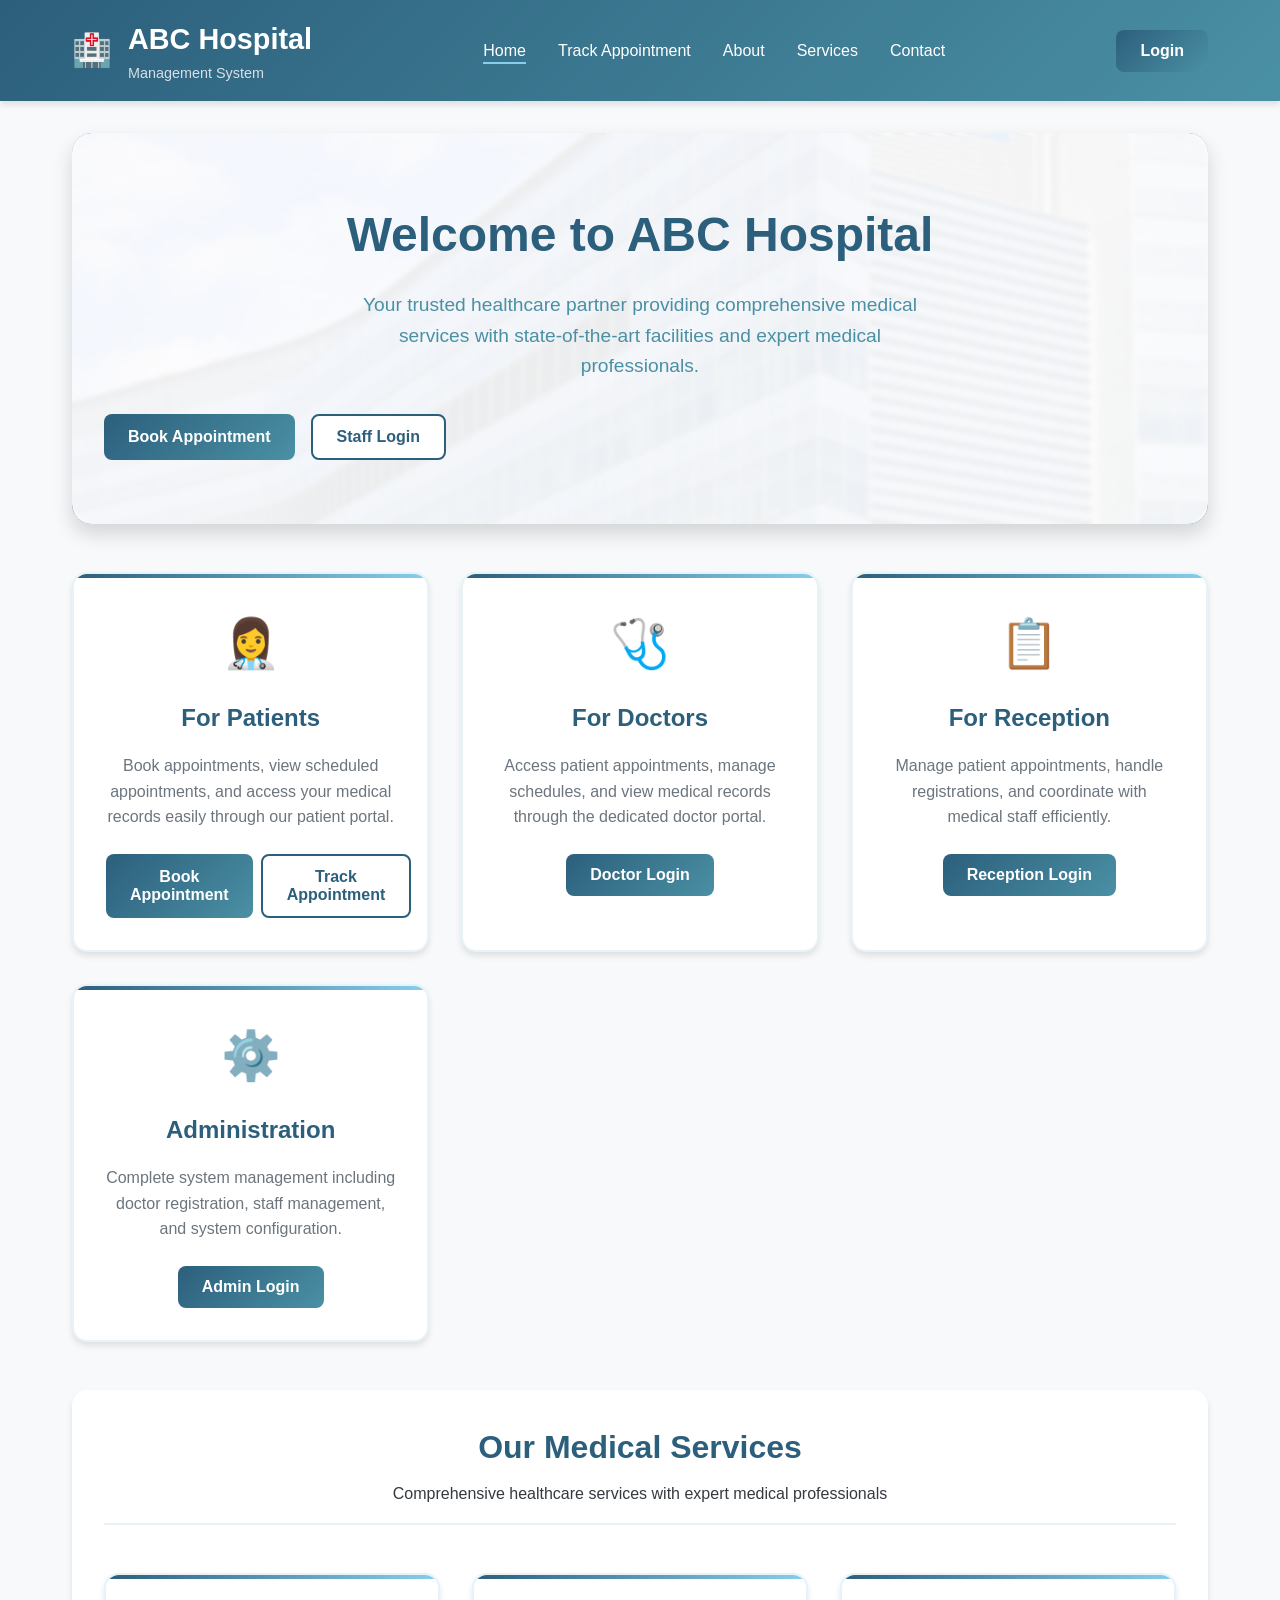
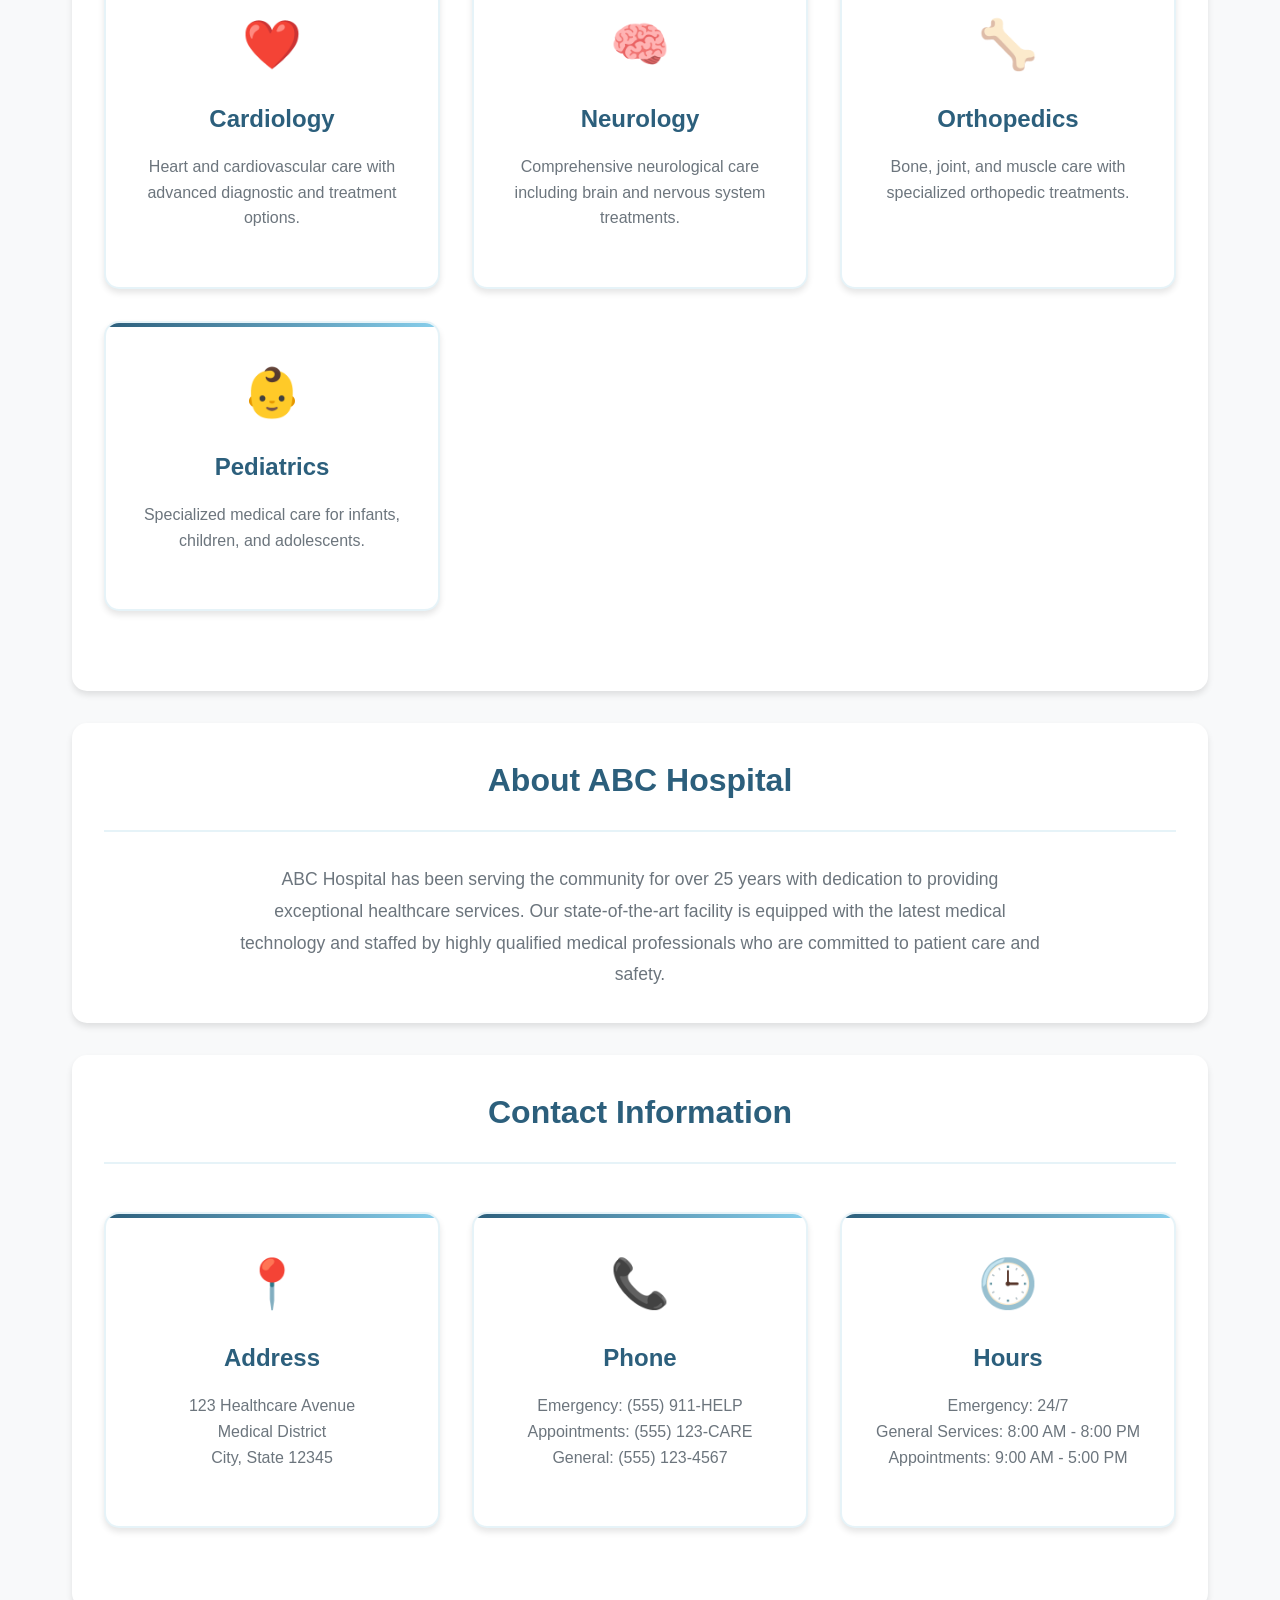
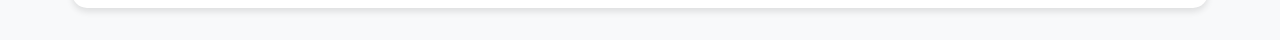
==== pages/admin-dashboard.html @ 341e7b6b "Initial commit: ABC Hospital Management System Features: - Complete hospital management web applicat" ====
<!DOCTYPE html>
<html lang="en">
<head>
    <meta charset="UTF-8">
    <meta name="viewport" content="width=device-width, initial-scale=1.0">
    <title>Admin Dashboard - ABC Hospital</title>
    <link rel="stylesheet" href="../assets/css/main.css">
    <link rel="icon" href="data:image/svg+xml,<svg xmlns='http://www.w3.org/2000/svg' viewBox='0 0 24 24' fill='%232c5f7c'><path d='M12 2l3.09 6.26L22 9.27l-5 4.87 1.18 6.88L12 17.77l-6.18 3.25L7 14.14 2 9.27l6.91-1.01L12 2z'/></svg>">
</head>
<body>
    <!-- Header -->
    <header class="header">
        <div class="header-container">
            <div class="logo">
                <div class="logo-icon">🏥</div>
                <div>
                    <h1>ABC Hospital</h1>
                    <p>Admin Dashboard</p>
                </div>
            </div>
            
            <nav>
                <ul class="nav-menu">
                    <li><a href="#" class="active">Dashboard</a></li>
                    <li><a href="#doctors">Doctors</a></li>
                    <li><a href="#receptionists">Staff</a></li>
                    <li><a href="#appointments">Appointments</a></li>
                </ul>
            </nav>
            
            <div class="user-info">
                <div class="user-avatar" id="userAvatar">A</div>
                <span class="user-name" id="userName">Admin</span>
                <button class="btn btn-secondary" id="logoutBtn">Logout</button>
            </div>
        </div>
    </header>

    <!-- Main Content -->
    <main class="main-content">
        <!-- Dashboard Overview -->
        <section class="nav-cards">
            <div class="nav-card">
                <div class="nav-card-icon">👩‍⚕️</div>
                <h3>Total Doctors</h3>
                <p style="font-size: 2rem; font-weight: bold; color: var(--primary-color);" id="doctorCount">0</p>
                <button class="btn btn-primary" onclick="showSection('doctors')">Manage Doctors</button>
            </div>
            
            <div class="nav-card">
                <div class="nav-card-icon">📋</div>
                <h3>Total Staff</h3>
                <p style="font-size: 2rem; font-weight: bold; color: var(--secondary-color);" id="staffCount">0</p>
                <button class="btn btn-primary" onclick="showSection('receptionists')">Manage Staff</button>
            </div>
            
            <div class="nav-card">
                <div class="nav-card-icon">📅</div>
                <h3>Total Appointments</h3>
                <p style="font-size: 2rem; font-weight: bold; color: var(--accent-color);" id="appointmentCount">0</p>
                <button class="btn btn-primary" onclick="showSection('appointments')">View Appointments</button>
            </div>
            
            <div class="nav-card">
                <div class="nav-card-icon">⏰</div>
                <h3>Pending Appointments</h3>
                <p style="font-size: 2rem; font-weight: bold; color: var(--warning-color);" id="pendingCount">0</p>
                <button class="btn btn-warning" onclick="showSection('appointments')">Review Pending</button>
            </div>
        </section>

        <!-- Doctor Management Section -->
        <section id="doctors" class="form-container">
            <div class="form-header">
                <h2>Doctor Management</h2>
                <button class="btn btn-primary" onclick="showModal('addDoctorModal')">Add New Doctor</button>
            </div>
            
            <div class="table-container">
                <table class="table" id="doctorsTable">
                    <thead>
                        <tr>
                            <th>ID</th>
                            <th>Name</th>
                            <th>Specialization</th>
                            <th>Email</th>
                            <th>Phone</th>
                            <th>Status</th>
                            <th>Actions</th>
                        </tr>
                    </thead>
                    <tbody id="doctorsTableBody">
                        <!-- Doctors will be populated here -->
                    </tbody>
                </table>
            </div>
        </section>

        <!-- Staff Management Section -->
        <section id="receptionists" class="form-container" style="display: none;">
            <div class="form-header">
                <h2>Reception Staff Management</h2>
                <button class="btn btn-primary" onclick="showModal('addReceptionistModal')">Add New Staff</button>
            </div>
            
            <div class="table-container">
                <table class="table" id="receptionistsTable">
                    <thead>
                        <tr>
                            <th>ID</th>
                            <th>Name</th>
                            <th>Email</th>
                            <th>Phone</th>
                            <th>Shift</th>
                            <th>Status</th>
                            <th>Actions</th>
                        </tr>
                    </thead>
                    <tbody id="receptionistsTableBody">
                        <!-- Receptionists will be populated here -->
                    </tbody>
                </table>
            </div>
        </section>

        <!-- Appointments Section -->
        <section id="appointments" class="form-container" style="display: none;">
            <div class="form-header">
                <h2>Appointment Management</h2>
                <div class="d-flex gap-2">
                    <select id="statusFilter" class="form-control" style="width: auto;" onchange="filterAppointments()">
                        <option value="">All Status</option>
                        <option value="pending">Pending</option>
                        <option value="confirmed">Confirmed</option>
                        <option value="cancelled">Cancelled</option>
                    </select>
                    <select id="doctorFilter" class="form-control" style="width: auto;" onchange="filterAppointments()">
                        <option value="">All Doctors</option>
                    </select>
                </div>
            </div>
            
            <div class="table-container">
                <table class="table" id="appointmentsTable">
                    <thead>
                        <tr>
                            <th>ID</th>
                            <th>Patient</th>
                            <th>Doctor</th>
                            <th>Date</th>
                            <th>Time</th>
                            <th>Reason</th>
                            <th>Status</th>
                            <th>Actions</th>
                        </tr>
                    </thead>
                    <tbody id="appointmentsTableBody">
                        <!-- Appointments will be populated here -->
                    </tbody>
                </table>
            </div>
        </section>
    </main>

    <!-- Add Doctor Modal -->
    <div id="addDoctorModal" class="modal">
        <div class="modal-content">
            <button class="modal-close" onclick="hideModal('addDoctorModal')">&times;</button>
            <div class="form-header">
                <h2>Add New Doctor</h2>
            </div>
            
            <form id="addDoctorForm">
                <div class="form-group">
                    <label for="doctorName">Full Name</label>
                    <input type="text" id="doctorName" name="name" class="form-control" required>
                </div>
                
                <div class="form-group">
                    <label for="doctorSpecialization">Specialization</label>
                    <select id="doctorSpecialization" name="specialization" class="form-control" required>
                        <option value="">Select Specialization...</option>
                        <option value="Cardiology">Cardiology</option>
                        <option value="Neurology">Neurology</option>
                        <option value="Orthopedics">Orthopedics</option>
                        <option value="Pediatrics">Pediatrics</option>
                        <option value="Dermatology">Dermatology</option>
                        <option value="Psychiatry">Psychiatry</option>
                        <option value="Oncology">Oncology</option>
                        <option value="General Medicine">General Medicine</option>
                    </select>
                </div>
                
                <div class="form-group">
                    <label for="doctorEmail">Email</label>
                    <input type="email" id="doctorEmail" name="email" class="form-control" required>
                </div>
                
                <div class="form-group">
                    <label for="doctorPhone">Phone</label>
                    <input type="tel" id="doctorPhone" name="phone" class="form-control" required>
                </div>
                
                <div class="form-group">
                    <label for="doctorUsername">Username</label>
                    <input type="text" id="doctorUsername" name="username" class="form-control" required>
                </div>
                
                <div class="form-group">
                    <label for="doctorPassword">Password</label>
                    <input type="password" id="doctorPassword" name="password" class="form-control" required>
                </div>
                
                <div class="form-group">
                    <label for="doctorSchedule">Schedule</label>
                    <input type="text" id="doctorSchedule" name="schedule" class="form-control" placeholder="e.g., Mon-Fri: 9:00 AM - 5:00 PM" required>
                </div>
                
                <button type="submit" class="btn btn-primary" style="width: 100%;">Add Doctor</button>
            </form>
        </div>
    </div>

    <!-- Add Receptionist Modal -->
    <div id="addReceptionistModal" class="modal">
        <div class="modal-content">
            <button class="modal-close" onclick="hideModal('addReceptionistModal')">&times;</button>
            <div class="form-header">
                <h2>Add New Reception Staff</h2>
            </div>
            
            <form id="addReceptionistForm">
                <div class="form-group">
                    <label for="receptionistName">Full Name</label>
                    <input type="text" id="receptionistName" name="name" class="form-control" required>
                </div>
                
                <div class="form-group">
                    <label for="receptionistEmail">Email</label>
                    <input type="email" id="receptionistEmail" name="email" class="form-control" required>
                </div>
                
                <div class="form-group">
                    <label for="receptionistPhone">Phone</label>
                    <input type="tel" id="receptionistPhone" name="phone" class="form-control" required>
                </div>
                
                <div class="form-group">
                    <label for="receptionistUsername">Username</label>
                    <input type="text" id="receptionistUsername" name="username" class="form-control" required>
                </div>
                
                <div class="form-group">
                    <label for="receptionistPassword">Password</label>
                    <input type="password" id="receptionistPassword" name="password" class="form-control" required>
                </div>
                
                <div class="form-group">
                    <label for="receptionistShift">Shift</label>
                    <select id="receptionistShift" name="shift" class="form-control" required>
                        <option value="">Select Shift...</option>
                        <option value="Morning (8:00 AM - 4:00 PM)">Morning (8:00 AM - 4:00 PM)</option>
                        <option value="Evening (4:00 PM - 12:00 AM)">Evening (4:00 PM - 12:00 AM)</option>
                        <option value="Night (12:00 AM - 8:00 AM)">Night (12:00 AM - 8:00 AM)</option>
                    </select>
                </div>
                
                <button type="submit" class="btn btn-primary" style="width: 100%;">Add Staff</button>
            </form>
        </div>
    </div>

    <!-- Edit Doctor Modal -->
    <div id="editDoctorModal" class="modal">
        <div class="modal-content">
            <button class="modal-close" onclick="hideModal('editDoctorModal')">&times;</button>
            <div class="form-header">
                <h2>Edit Doctor</h2>
            </div>
            
            <form id="editDoctorForm">
                <input type="hidden" id="editDoctorId" name="id">
                
                <div class="form-group">
                    <label for="editDoctorName">Full Name</label>
                    <input type="text" id="editDoctorName" name="name" class="form-control" required>
                </div>
                
                <div class="form-group">
                    <label for="editDoctorSpecialization">Specialization</label>
                    <select id="editDoctorSpecialization" name="specialization" class="form-control" required>
                        <option value="Cardiology">Cardiology</option>
                        <option value="Neurology">Neurology</option>
                        <option value="Orthopedics">Orthopedics</option>
                        <option value="Pediatrics">Pediatrics</option>
                        <option value="Dermatology">Dermatology</option>
                        <option value="Psychiatry">Psychiatry</option>
                        <option value="Oncology">Oncology</option>
                        <option value="General Medicine">General Medicine</option>
                    </select>
                </div>
                
                <div class="form-group">
                    <label for="editDoctorEmail">Email</label>
                    <input type="email" id="editDoctorEmail" name="email" class="form-control" required>
                </div>
                
                <div class="form-group">
                    <label for="editDoctorPhone">Phone</label>
                    <input type="tel" id="editDoctorPhone" name="phone" class="form-control" required>
                </div>
                
                <div class="form-group">
                    <label for="editDoctorSchedule">Schedule</label>
                    <input type="text" id="editDoctorSchedule" name="schedule" class="form-control" required>
                </div>
                
                <button type="submit" class="btn btn-primary" style="width: 100%;">Update Doctor</button>
            </form>
        </div>
    </div>

    <script src="../assets/js/main.js"></script>
    <script>
        // Check if user is admin
        if (!HospitalMS.checkAuth() || !HospitalMS.hasRole('admin')) {
            window.location.href = '../index.html';
        }

        let currentSection = 'doctors';

        function showSection(sectionName) {
            // Hide all sections
            document.querySelectorAll('section[id]').forEach(section => {
                if (section.id !== 'nav-cards') {
                    section.style.display = 'none';
                }
            });
            
            // Show selected section
            const section = document.getElementById(sectionName);
            if (section) {
                section.style.display = 'block';
                currentSection = sectionName;
            }
            
            // Update navigation
            document.querySelectorAll('.nav-menu a').forEach(link => {
                link.classList.remove('active');
            });
            
            const activeLink = document.querySelector(`[href="#${sectionName}"]`);
            if (activeLink) {
                activeLink.classList.add('active');
            }
        }

        function loadDashboardData() {
            const doctors = HospitalMS.doctors.filter(d => d.status === 'active');
            const receptionists = HospitalMS.receptionists.filter(r => r.status === 'active');
            const appointments = HospitalMS.appointments;
            const pendingAppointments = appointments.filter(a => a.status === 'pending');
            
            document.getElementById('doctorCount').textContent = doctors.length;
            document.getElementById('staffCount').textContent = receptionists.length;
            document.getElementById('appointmentCount').textContent = appointments.length;
            document.getElementById('pendingCount').textContent = pendingAppointments.length;
            
            loadDoctorsTable();
            loadReceptionistsTable();
            loadAppointmentsTable();
            populateDoctorFilter();
        }

        function loadDoctorsTable() {
            const tbody = document.getElementById('doctorsTableBody');
            const doctors = HospitalMS.doctors;
            
            tbody.innerHTML = '';
            
            doctors.forEach(doctor => {
                const row = document.createElement('tr');
                row.innerHTML = `
                    <td>${doctor.id}</td>
                    <td>${doctor.name}</td>
                    <td>${doctor.specialization}</td>
                    <td>${doctor.email}</td>
                    <td>${doctor.phone}</td>
                    <td><span class="status-badge ${doctor.status === 'active' ? 'status-confirmed' : 'status-cancelled'}">${doctor.status}</span></td>
                    <td>
                        <button class="btn btn-info" onclick="editDoctor('${doctor.id}')">Edit</button>
                        ${doctor.status === 'active' ? 
                            `<button class="btn btn-danger" onclick="deleteDoctor('${doctor.id}')">Deactivate</button>` :
                            `<button class="btn btn-success" onclick="activateDoctor('${doctor.id}')">Activate</button>`
                        }
                    </td>
                `;
                tbody.appendChild(row);
            });
        }

        function loadReceptionistsTable() {
            const tbody = document.getElementById('receptionistsTableBody');
            const receptionists = HospitalMS.receptionists;
            
            tbody.innerHTML = '';
            
            receptionists.forEach(receptionist => {
                const row = document.createElement('tr');
                row.innerHTML = `
                    <td>${receptionist.id}</td>
                    <td>${receptionist.name}</td>
                    <td>${receptionist.email}</td>
                    <td>${receptionist.phone}</td>
                    <td>${receptionist.shift}</td>
                    <td><span class="status-badge ${receptionist.status === 'active' ? 'status-confirmed' : 'status-cancelled'}">${receptionist.status}</span></td>
                    <td>
                        <button class="btn btn-info" onclick="editReceptionist('${receptionist.id}')">Edit</button>
                        ${receptionist.status === 'active' ? 
                            `<button class="btn btn-danger" onclick="deleteReceptionist('${receptionist.id}')">Deactivate</button>` :
                            `<button class="btn btn-success" onclick="activateReceptionist('${receptionist.id}')">Activate</button>`
                        }
                    </td>
                `;
                tbody.appendChild(row);
            });
        }

        function loadAppointmentsTable() {
            const tbody = document.getElementById('appointmentsTableBody');
            const appointments = HospitalMS.getAppointments();
            
            tbody.innerHTML = '';
            
            appointments.forEach(appointment => {
                const doctor = HospitalMS.doctors.find(d => d.id === appointment.doctorId);
                const row = document.createElement('tr');
                row.innerHTML = `
                    <td>${appointment.id}</td>
                    <td>${appointment.patientName}</td>
                    <td>${doctor ? doctor.name : 'Unknown'}</td>
                    <td>${HospitalMS.formatDate(appointment.appointmentDate)}</td>
                    <td>${appointment.appointmentTime}</td>
                    <td>${appointment.reason.substring(0, 50)}...</td>
                    <td><span class="status-badge status-${appointment.status}">${appointment.status}</span></td>
                    <td>
                        <button class="btn btn-success" onclick="confirmAppointment('${appointment.id}')">Confirm</button>
                        <button class="btn btn-danger" onclick="cancelAppointment('${appointment.id}')">Cancel</button>
                    </td>
                `;
                tbody.appendChild(row);
            });
        }

        function populateDoctorFilter() {
            const select = document.getElementById('doctorFilter');
            const doctors = HospitalMS.doctors.filter(d => d.status === 'active');
            
            select.innerHTML = '<option value="">All Doctors</option>';
            doctors.forEach(doctor => {
                const option = document.createElement('option');
                option.value = doctor.id;
                option.textContent = doctor.name;
                select.appendChild(option);
            });
        }

        function filterAppointments() {
            const statusFilter = document.getElementById('statusFilter').value;
            const doctorFilter = document.getElementById('doctorFilter').value;
            
            const filter = {};
            if (statusFilter) filter.status = statusFilter;
            if (doctorFilter) filter.doctorId = doctorFilter;
            
            const appointments = HospitalMS.getAppointments(filter);
            const tbody = document.getElementById('appointmentsTableBody');
            
            tbody.innerHTML = '';
            
            appointments.forEach(appointment => {
                const doctor = HospitalMS.doctors.find(d => d.id === appointment.doctorId);
                const row = document.createElement('tr');
                row.innerHTML = `
                    <td>${appointment.id}</td>
                    <td>${appointment.patientName}</td>
                    <td>${doctor ? doctor.name : 'Unknown'}</td>
                    <td>${HospitalMS.formatDate(appointment.appointmentDate)}</td>
                    <td>${appointment.appointmentTime}</td>
                    <td>${appointment.reason.substring(0, 50)}...</td>
                    <td><span class="status-badge status-${appointment.status}">${appointment.status}</span></td>
                    <td>
                        <button class="btn btn-success" onclick="confirmAppointment('${appointment.id}')">Confirm</button>
                        <button class="btn btn-danger" onclick="cancelAppointment('${appointment.id}')">Cancel</button>
                    </td>
                `;
                tbody.appendChild(row);
            });
        }

        function editDoctor(doctorId) {
            const doctor = HospitalMS.doctors.find(d => d.id === doctorId);
            if (!doctor) return;
            
            document.getElementById('editDoctorId').value = doctor.id;
            document.getElementById('editDoctorName').value = doctor.name;
            document.getElementById('editDoctorSpecialization').value = doctor.specialization;
            document.getElementById('editDoctorEmail').value = doctor.email;
            document.getElementById('editDoctorPhone').value = doctor.phone;
            document.getElementById('editDoctorSchedule').value = doctor.schedule;
            
            HospitalMS.showModal('editDoctorModal');
        }

        function deleteDoctor(doctorId) {
            if (confirm('Are you sure you want to deactivate this doctor?')) {
                const result = HospitalMS.deleteDoctor(doctorId);
                if (result.success) {
                    HospitalMS.showAlert('Doctor deactivated successfully', 'success');
                    loadDashboardData();
                } else {
                    HospitalMS.showAlert(result.message, 'danger');
                }
            }
        }

        function confirmAppointment(appointmentId) {
            const result = HospitalMS.updateAppointmentStatus(appointmentId, 'confirmed');
            if (result.success) {
                HospitalMS.showAlert('Appointment confirmed successfully', 'success');
                loadDashboardData();
            } else {
                HospitalMS.showAlert(result.message, 'danger');
            }
        }

        function cancelAppointment(appointmentId) {
            if (confirm('Are you sure you want to cancel this appointment?')) {
                const result = HospitalMS.updateAppointmentStatus(appointmentId, 'cancelled');
                if (result.success) {
                    HospitalMS.showAlert('Appointment cancelled successfully', 'warning');
                    loadDashboardData();
                } else {
                    HospitalMS.showAlert(result.message, 'danger');
                }
            }
        }

        // Form submissions
        document.getElementById('addDoctorForm').addEventListener('submit', function(e) {
            e.preventDefault();
            
            const formData = new FormData(e.target);
            const doctorData = {
                name: formData.get('name'),
                specialization: formData.get('specialization'),
                email: formData.get('email'),
                phone: formData.get('phone'),
                username: formData.get('username'),
                password: formData.get('password'),
                schedule: formData.get('schedule')
            };
            
            const result = HospitalMS.registerDoctor(doctorData);
            
            if (result.success) {
                HospitalMS.hideModal('addDoctorModal');
                HospitalMS.showAlert('Doctor registered successfully', 'success');
                e.target.reset();
                loadDashboardData();
            } else {
                HospitalMS.showAlert(result.message, 'danger');
            }
        });

        document.getElementById('editDoctorForm').addEventListener('submit', function(e) {
            e.preventDefault();
            
            const formData = new FormData(e.target);
            const doctorId = formData.get('id');
            const updatedData = {
                name: formData.get('name'),
                specialization: formData.get('specialization'),
                email: formData.get('email'),
                phone: formData.get('phone'),
                schedule: formData.get('schedule')
            };
            
            const result = HospitalMS.updateDoctor(doctorId, updatedData);
            
            if (result.success) {
                HospitalMS.hideModal('editDoctorModal');
                HospitalMS.showAlert('Doctor updated successfully', 'success');
                loadDashboardData();
            } else {
                HospitalMS.showAlert(result.message, 'danger');
            }
        });

        // Initialize dashboard
        document.addEventListener('DOMContentLoaded', function() {
            HospitalMS.updateUserDisplay();
            loadDashboardData();
        });

        // Navigation links
        document.querySelectorAll('.nav-menu a').forEach(link => {
            link.addEventListener('click', function(e) {
                e.preventDefault();
                const href = this.getAttribute('href');
                if (href.startsWith('#')) {
                    showSection(href.substring(1));
                }
            });
        });
    </script>
</body>
</html>
---- assets/css/main.css ----
/* ABC Hospital Management System - Main CSS */

/* Reset and base styles */
* {
    margin: 0;
    padding: 0;
    box-sizing: border-box;
}

:root {
    --primary-color: #2c5f7c;
    --secondary-color: #4a90a4;
    --accent-color: #87ceeb;
    --light-blue: #add8e6;
    --success-color: #28a745;
    --danger-color: #dc3545;
    --warning-color: #ffc107;
    --info-color: #17a2b8;
    --white: #ffffff;
    --light-gray: #f8f9fa;
    --medium-gray: #6c757d;
    --dark-gray: #343a40;
    --border-color: rgba(173, 216, 230, 0.3);
    --shadow: 0 4px 6px rgba(0, 0, 0, 0.1);
    --shadow-lg: 0 10px 20px rgba(0, 0, 0, 0.15);
}

body {
    font-family: 'Segoe UI', Tahoma, Geneva, Verdana, sans-serif;
    line-height: 1.6;
    color: var(--dark-gray);
    background: var(--light-gray);
}

/* Header Styles */
.header {
    background: linear-gradient(135deg, var(--primary-color), var(--secondary-color));
    color: var(--white);
    padding: 1rem 0;
    box-shadow: var(--shadow);
    position: sticky;
    top: 0;
    z-index: 1000;
}

.header-container {
    max-width: 1200px;
    margin: 0 auto;
    padding: 0 2rem;
    display: flex;
    justify-content: space-between;
    align-items: center;
}

.logo {
    display: flex;
    align-items: center;
    gap: 1rem;
}

.logo-icon {
    font-size: 2rem;
}

.logo h1 {
    font-size: 1.8rem;
    font-weight: 700;
}

.logo p {
    font-size: 0.9rem;
    opacity: 0.8;
}

.nav-menu {
    display: flex;
    list-style: none;
    gap: 2rem;
}

.nav-menu a {
    color: var(--white);
    text-decoration: none;
    font-weight: 500;
    transition: color 0.3s ease;
    position: relative;
}

.nav-menu a:hover {
    color: var(--accent-color);
}

.nav-menu a.active::after {
    content: '';
    position: absolute;
    bottom: -5px;
    left: 0;
    width: 100%;
    height: 2px;
    background: var(--accent-color);
}

.user-info {
    display: flex;
    align-items: center;
    gap: 1rem;
}

.user-avatar {
    width: 40px;
    height: 40px;
    border-radius: 50%;
    background: var(--accent-color);
    display: flex;
    align-items: center;
    justify-content: center;
    font-weight: bold;
    color: var(--primary-color);
}

/* Main Content */
.main-content {
    max-width: 1200px;
    margin: 2rem auto;
    padding: 0 2rem;
}

/* Welcome Section */
.welcome-section {
    background: linear-gradient(rgba(173, 216, 230, 0.1), rgba(135, 206, 235, 0.1)), 
                url('../images/hospital_comingsoon_background.jpg');
    background-size: cover;
    background-position: center;
    border-radius: 20px;
    padding: 4rem 2rem;
    text-align: center;
    margin-bottom: 3rem;
    box-shadow: var(--shadow-lg);
    position: relative;
    overflow: hidden;
}

.welcome-section::before {
    content: '';
    position: absolute;
    top: 0;
    left: 0;
    right: 0;
    bottom: 0;
    background: rgba(255, 255, 255, 0.9);
    backdrop-filter: blur(2px);
}

.welcome-content {
    position: relative;
    z-index: 1;
}

.welcome-section h1 {
    color: var(--primary-color);
    font-size: 3rem;
    margin-bottom: 1rem;
    font-weight: 700;
}

.welcome-section p {
    color: var(--secondary-color);
    font-size: 1.2rem;
    margin-bottom: 2rem;
    max-width: 600px;
    margin-left: auto;
    margin-right: auto;
}

/* Navigation Cards */
.nav-cards {
    display: grid;
    grid-template-columns: repeat(auto-fit, minmax(300px, 1fr));
    gap: 2rem;
    margin: 3rem 0;
}

.nav-card {
    background: var(--white);
    border-radius: 15px;
    padding: 2rem;
    text-align: center;
    box-shadow: var(--shadow);
    transition: transform 0.3s ease, box-shadow 0.3s ease;
    border: 2px solid var(--border-color);
    position: relative;
    overflow: hidden;
}

.nav-card::before {
    content: '';
    position: absolute;
    top: 0;
    left: 0;
    right: 0;
    height: 4px;
    background: linear-gradient(90deg, var(--primary-color), var(--accent-color));
}

.nav-card:hover {
    transform: translateY(-5px);
    box-shadow: var(--shadow-lg);
}

.nav-card-icon {
    font-size: 3rem;
    color: var(--primary-color);
    margin-bottom: 1rem;
}

.nav-card h3 {
    color: var(--primary-color);
    margin-bottom: 1rem;
    font-size: 1.5rem;
}

.nav-card p {
    color: var(--medium-gray);
    margin-bottom: 1.5rem;
    line-height: 1.6;
}

/* Buttons */
.btn {
    display: inline-block;
    padding: 0.75rem 1.5rem;
    border: none;
    border-radius: 8px;
    text-decoration: none;
    font-weight: 600;
    text-align: center;
    cursor: pointer;
    transition: all 0.3s ease;
    font-size: 1rem;
    font-family: inherit;
}

.btn-primary {
    background: linear-gradient(135deg, var(--primary-color), var(--secondary-color));
    color: var(--white);
}

.btn-primary:hover {
    transform: translateY(-2px);
    box-shadow: var(--shadow);
}

.btn-secondary {
    background: var(--white);
    color: var(--primary-color);
    border: 2px solid var(--primary-color);
}

.btn-secondary:hover {
    background: var(--primary-color);
    color: var(--white);
}

.btn-success {
    background: var(--success-color);
    color: var(--white);
}

.btn-danger {
    background: var(--danger-color);
    color: var(--white);
}

.btn-warning {
    background: var(--warning-color);
    color: var(--dark-gray);
}

.btn-info {
    background: var(--info-color);
    color: var(--white);
}

/* Forms */
.form-container {
    background: var(--white);
    border-radius: 15px;
    padding: 2rem;
    box-shadow: var(--shadow);
    margin: 2rem 0;
}

.form-header {
    text-align: center;
    margin-bottom: 2rem;
    padding-bottom: 1rem;
    border-bottom: 2px solid var(--border-color);
}

.form-header h2 {
    color: var(--primary-color);
    font-size: 2rem;
    margin-bottom: 0.5rem;
}

.form-group {
    margin-bottom: 1.5rem;
}

.form-group label {
    display: block;
    margin-bottom: 0.5rem;
    font-weight: 600;
    color: var(--primary-color);
}

.form-control {
    width: 100%;
    padding: 0.75rem;
    border: 2px solid var(--border-color);
    border-radius: 8px;
    font-size: 1rem;
    transition: border-color 0.3s ease, box-shadow 0.3s ease;
}

.form-control:focus {
    outline: none;
    border-color: var(--primary-color);
    box-shadow: 0 0 0 3px rgba(44, 95, 124, 0.1);
}

.form-control.error {
    border-color: var(--danger-color);
}

.form-control.success {
    border-color: var(--success-color);
}

.error-message {
    color: var(--danger-color);
    font-size: 0.875rem;
    margin-top: 0.25rem;
}

.success-message {
    color: var(--success-color);
    font-size: 0.875rem;
    margin-top: 0.25rem;
}

/* Tables */
.table-container {
    background: var(--white);
    border-radius: 15px;
    padding: 2rem;
    box-shadow: var(--shadow);
    margin: 2rem 0;
    overflow-x: auto;
}

.table {
    width: 100%;
    border-collapse: collapse;
    margin-top: 1rem;
}

.table th,
.table td {
    padding: 1rem;
    text-align: left;
    border-bottom: 1px solid var(--border-color);
}

.table th {
    background: var(--light-gray);
    font-weight: 600;
    color: var(--primary-color);
    border-top: 3px solid var(--primary-color);
}

.table tr:hover {
    background: rgba(173, 216, 230, 0.1);
}

/* Status badges */
.status-badge {
    padding: 0.25rem 0.75rem;
    border-radius: 50px;
    font-size: 0.875rem;
    font-weight: 600;
    text-align: center;
    display: inline-block;
}

.status-pending {
    background: rgba(255, 193, 7, 0.2);
    color: #856404;
}

.status-confirmed {
    background: rgba(40, 167, 69, 0.2);
    color: #155724;
}

.status-cancelled {
    background: rgba(220, 53, 69, 0.2);
    color: #721c24;
}

/* Modal */
.modal {
    display: none;
    position: fixed;
    top: 0;
    left: 0;
    width: 100%;
    height: 100%;
    background: rgba(0, 0, 0, 0.5);
    z-index: 2000;
    animation: fadeIn 0.3s ease;
}

.modal.show {
    display: flex;
    align-items: center;
    justify-content: center;
}

.modal-content {
    background: var(--white);
    border-radius: 15px;
    padding: 2rem;
    max-width: 500px;
    width: 90%;
    position: relative;
    animation: slideInUp 0.3s ease;
}

.modal-close {
    position: absolute;
    top: 1rem;
    right: 1rem;
    background: none;
    border: none;
    font-size: 1.5rem;
    cursor: pointer;
    color: var(--medium-gray);
}

/* Animations */
@keyframes fadeIn {
    from { opacity: 0; }
    to { opacity: 1; }
}

@keyframes slideInUp {
    from {
        opacity: 0;
        transform: translateY(30px);
    }
    to {
        opacity: 1;
        transform: translateY(0);
    }
}

.fade-in {
    animation: fadeIn 0.6s ease;
}

/* Responsive Design */
@media (max-width: 768px) {
    .header-container {
        flex-direction: column;
        gap: 1rem;
        padding: 0 1rem;
    }
    
    .nav-menu {
        flex-wrap: wrap;
        gap: 1rem;
        justify-content: center;
    }
    
    .main-content {
        padding: 0 1rem;
    }
    
    .welcome-section {
        padding: 2rem 1rem;
    }
    
    .welcome-section h1 {
        font-size: 2rem;
    }
    
    .nav-cards {
        grid-template-columns: 1fr;
        gap: 1rem;
    }
    
    .form-container,
    .table-container {
        padding: 1rem;
    }
}

@media (max-width: 480px) {
    .welcome-section h1 {
        font-size: 1.8rem;
    }
    
    .nav-card {
        padding: 1.5rem;
    }
    
    .modal-content {
        padding: 1rem;
    }
}

/* Utility Classes */
.text-center { text-align: center; }
.text-left { text-align: left; }
.text-right { text-align: right; }
.mt-1 { margin-top: 0.25rem; }
.mt-2 { margin-top: 0.5rem; }
.mt-3 { margin-top: 1rem; }
.mb-1 { margin-bottom: 0.25rem; }
.mb-2 { margin-bottom: 0.5rem; }
.mb-3 { margin-bottom: 1rem; }
.p-1 { padding: 0.25rem; }
.p-2 { padding: 0.5rem; }
.p-3 { padding: 1rem; }
.d-none { display: none; }
.d-block { display: block; }
.d-flex { display: flex; }
.justify-content-between { justify-content: space-between; }
.align-items-center { align-items: center; }
.gap-1 { gap: 0.25rem; }
.gap-2 { gap: 0.5rem; }
.gap-3 { gap: 1rem; }

/* Loading Spinner */
.loading-spinner {
    display: inline-block;
    width: 20px;
    height: 20px;
    border: 3px solid rgba(255,255,255,.3);
    border-radius: 50%;
    border-top-color: #fff;
    animation: spin 1s ease-in-out infinite;
}

@keyframes spin {
    to { transform: rotate(360deg); }
}

/* Alert Messages */
.alert {
    padding: 1rem;
    margin: 1rem 0;
    border-radius: 8px;
    border-left: 4px solid;
    font-weight: 500;
}

.alert-success {
    background: rgba(40, 167, 69, 0.1);
    border-color: var(--success-color);
    color: #155724;
}

.alert-danger {
    background: rgba(220, 53, 69, 0.1);
    border-color: var(--danger-color);
    color: #721c24;
}

.alert-warning {
    background: rgba(255, 193, 7, 0.1);
    border-color: var(--warning-color);
    color: #856404;
}

.alert-info {
    background: rgba(23, 162, 184, 0.1);
    border-color: var(--info-color);
    color: #0c5460;
}
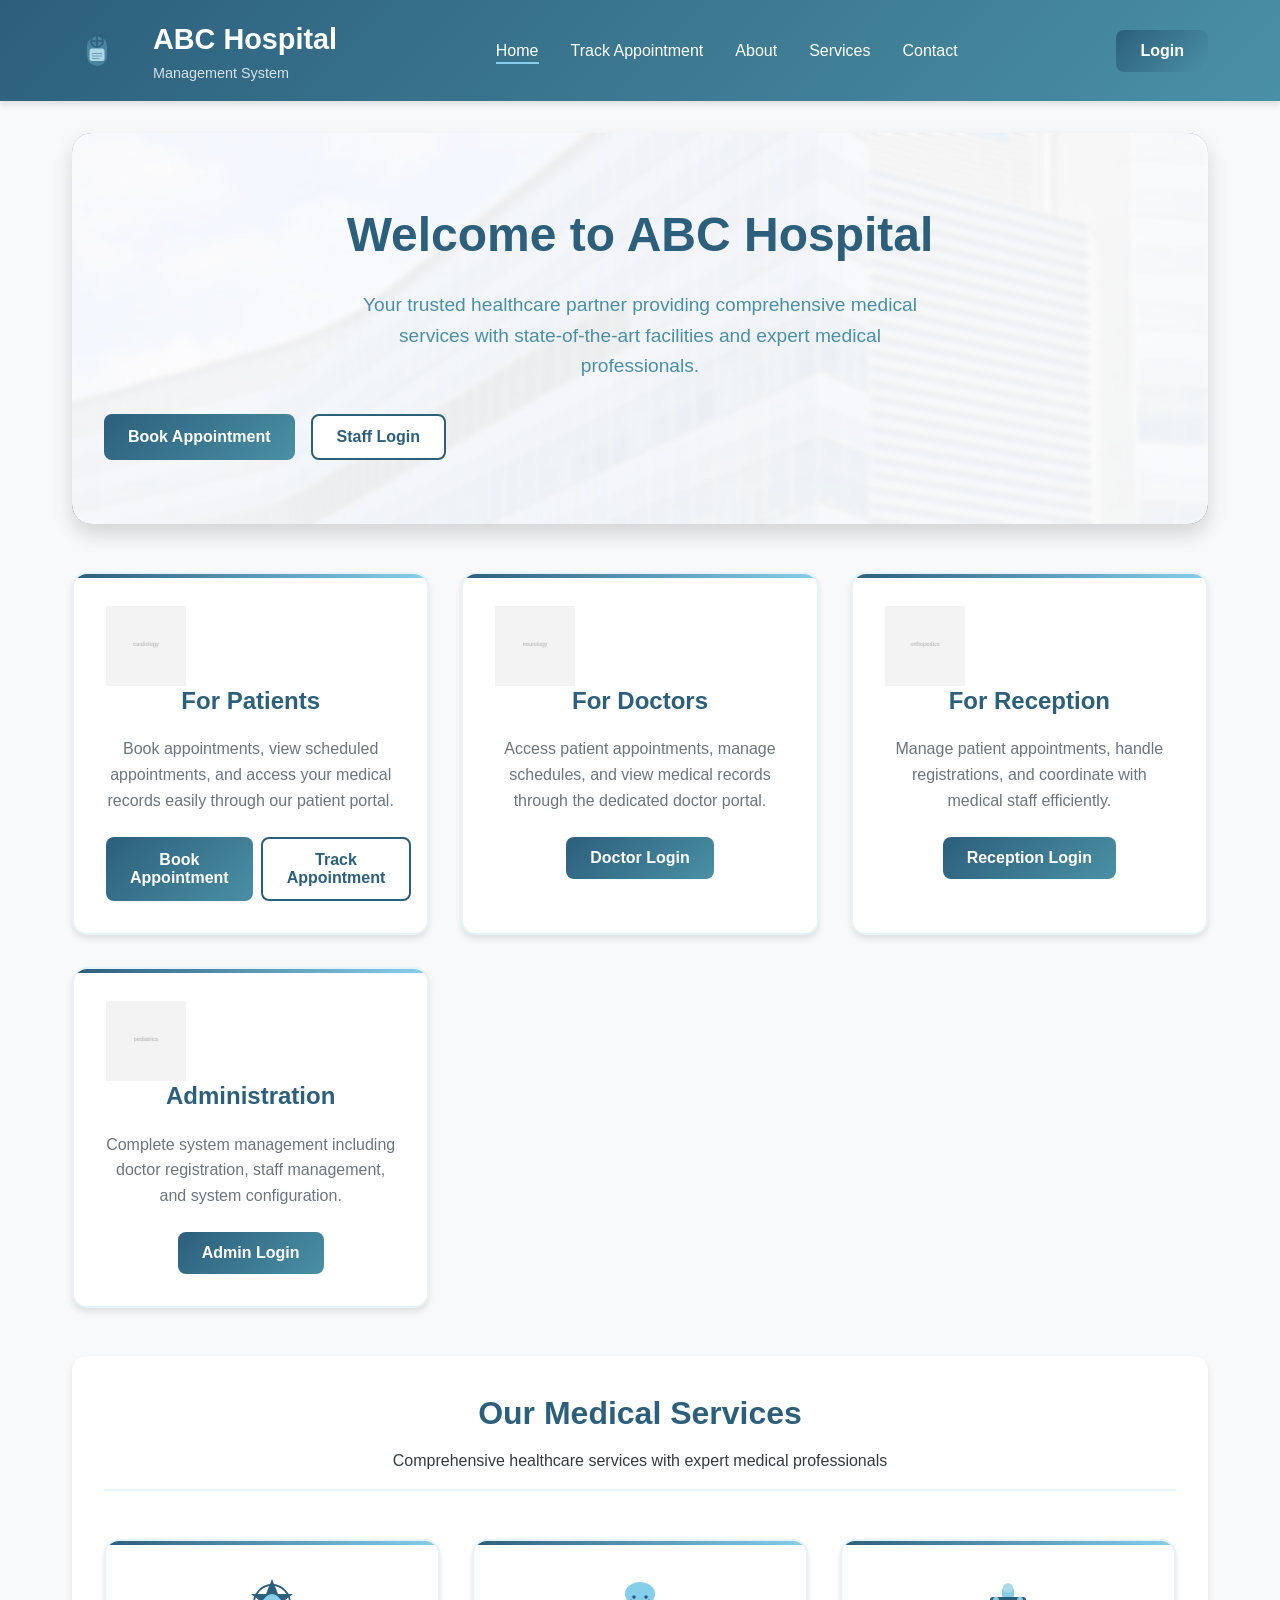
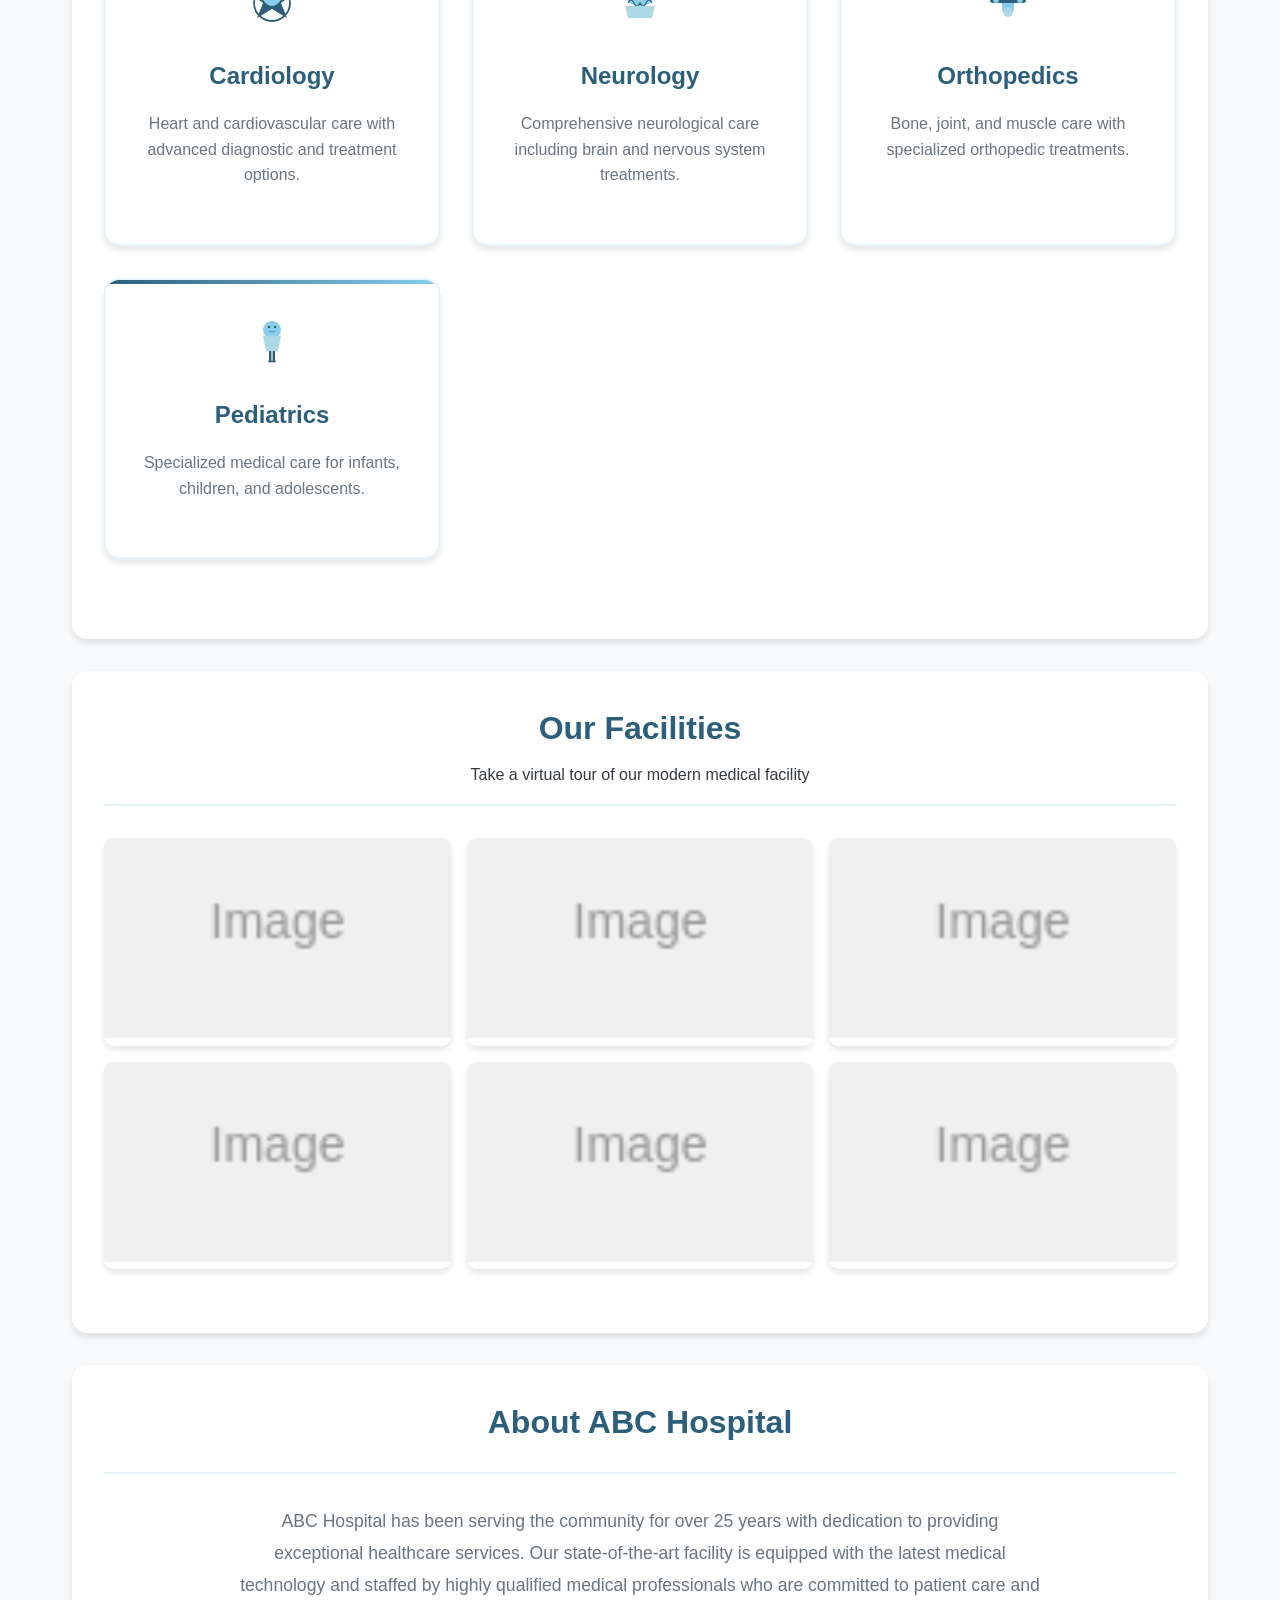
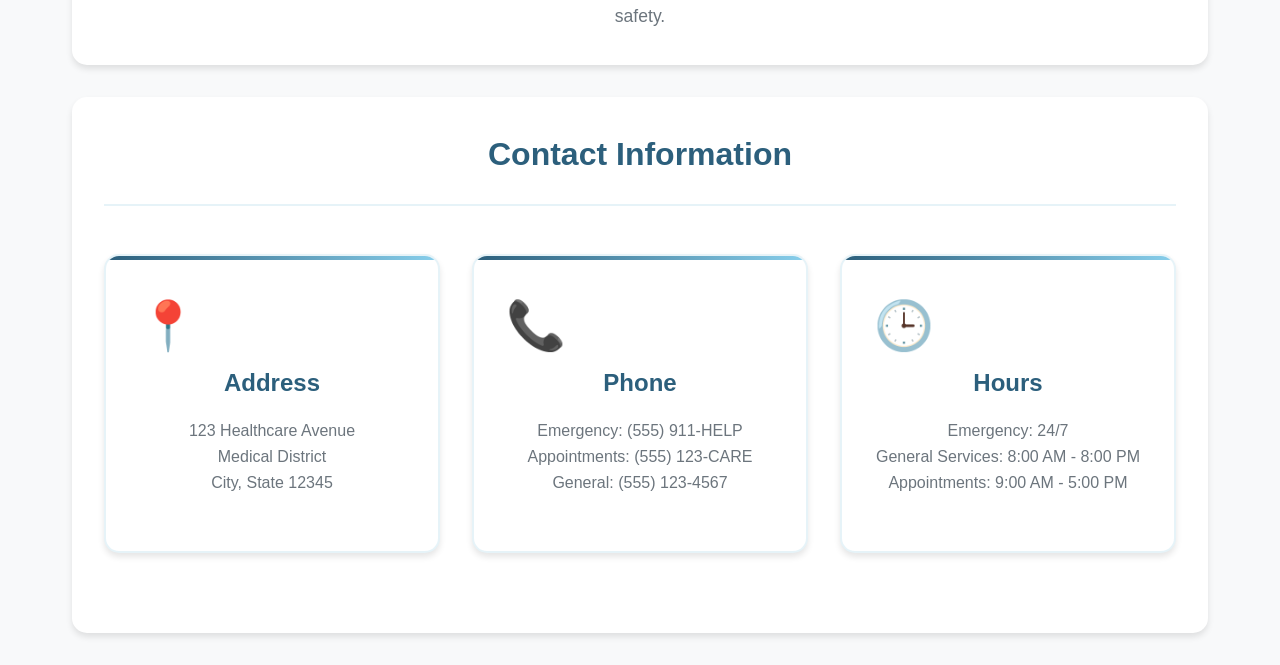
==== commit 1415a90a: "✨ Add comprehensive image enhancement system - Created complete image directory structure with organ" ====
--- a/pages/admin-dashboard.html
+++ b/pages/admin-dashboard.html
@@ -80,6 +80,7 @@
                 <table class="table" id="doctorsTable">
                     <thead>
                         <tr>
+                            <th>Photo</th>
                             <th>ID</th>
                             <th>Name</th>
                             <th>Specialization</th>
@@ -321,6 +322,7 @@
     </div>
 
     <script src="../assets/js/main.js"></script>
+    <script src="../assets/js/images.js"></script>
     <script>
         // Check if user is admin
         if (!HospitalMS.checkAuth() || !HospitalMS.hasRole('admin')) {
@@ -380,7 +382,17 @@
             
             doctors.forEach(doctor => {
                 const row = document.createElement('tr');
-                row.innerHTML = `
+                
+                // Create photo cell
+                const photoCell = document.createElement('td');
+                if (window.ImageHelpers) {
+                    window.ImageHelpers.addDoctorAvatar(doctor.id, photoCell);
+                }
+                
+                row.appendChild(photoCell);
+                
+                // Add other cells
+                row.innerHTML += `
                     <td>${doctor.id}</td>
                     <td>${doctor.name}</td>
                     <td>${doctor.specialization}</td>
--- a/assets/css/main.css
+++ b/assets/css/main.css
@@ -52,14 +52,20 @@
     align-items: center;
 }
 
+/* Logo */
 .logo {
     display: flex;
     align-items: center;
-    gap: 1rem;
+    gap: 15px;
 }
 
 .logo-icon {
-    font-size: 2rem;
+    font-size: 2.5rem;
+}
+
+.logo-image {
+    width: 50px;
+    height: 50px;
 }
 
 .logo h1 {
@@ -211,6 +217,8 @@
     font-size: 3rem;
     color: var(--primary-color);
     margin-bottom: 1rem;
+    width: 60px;
+    height: 60px;
 }
 
 .nav-card h3 {
@@ -518,6 +526,177 @@
     .modal-content {
         padding: 1rem;
     }
+}
+
+/* Image Styles */
+.doctor-avatar {
+    width: 80px;
+    height: 80px;
+    border-radius: 50%;
+    object-fit: cover;
+    border: 3px solid var(--primary-color);
+    box-shadow: var(--shadow);
+    transition: transform 0.3s ease;
+}
+
+.doctor-avatar:hover {
+    transform: scale(1.05);
+}
+
+.doctor-card-avatar {
+    width: 120px;
+    height: 120px;
+    border-radius: 50%;
+    object-fit: cover;
+    border: 4px solid var(--white);
+    box-shadow: var(--shadow-lg);
+    margin: 0 auto 1rem;
+}
+
+.specialization-icon {
+    width: 60px;
+    height: 60px;
+    object-fit: contain;
+    margin-bottom: 1rem;
+    filter: drop-shadow(2px 2px 4px rgba(0, 0, 0, 0.1));
+}
+
+.hospital-gallery {
+    display: grid;
+    grid-template-columns: repeat(auto-fit, minmax(300px, 1fr));
+    gap: 1rem;
+    margin: 2rem 0;
+}
+
+.hospital-image {
+    width: 100%;
+    height: 200px;
+    object-fit: cover;
+    border-radius: 10px;
+    box-shadow: var(--shadow);
+    transition: transform 0.3s ease, box-shadow 0.3s ease;
+}
+
+.hospital-image:hover {
+    transform: translateY(-5px);
+    box-shadow: var(--shadow-lg);
+}
+
+.logo-image {
+    width: 50px;
+    height: 50px;
+    object-fit: contain;
+    margin-right: 1rem;
+}
+
+.service-icon-large {
+    width: 80px;
+    height: 80px;
+    object-fit: contain;
+    margin-bottom: 1rem;
+    opacity: 0.8;
+    transition: opacity 0.3s ease;
+}
+
+.nav-card:hover .service-icon-large {
+    opacity: 1;
+}
+
+/* Image Loading States */
+.image-placeholder {
+    background: linear-gradient(45deg, var(--light-gray) 25%, transparent 25%), 
+                linear-gradient(-45deg, var(--light-gray) 25%, transparent 25%), 
+                linear-gradient(45deg, transparent 75%, var(--light-gray) 75%), 
+                linear-gradient(-45deg, transparent 75%, var(--light-gray) 75%);
+    background-size: 20px 20px;
+    background-position: 0 0, 0 10px, 10px -10px, -10px 0px;
+    animation: loading 2s linear infinite;
+    display: flex;
+    align-items: center;
+    justify-content: center;
+    color: var(--medium-gray);
+    font-size: 0.9rem;
+}
+
+@keyframes loading {
+    0% { background-position: 0 0, 0 10px, 10px -10px, -10px 0px; }
+    100% { background-position: 20px 20px, 20px 30px, 30px 10px, 10px 20px; }
+}
+
+/* Responsive Images */
+.responsive-image {
+    max-width: 100%;
+    height: auto;
+    display: block;
+}
+
+/* Image Gallery */
+.image-gallery {
+    display: grid;
+    grid-template-columns: repeat(auto-fill, minmax(250px, 1fr));
+    gap: 1rem;
+    margin: 2rem 0;
+}
+
+.gallery-item {
+    position: relative;
+    overflow: hidden;
+    border-radius: 10px;
+    box-shadow: var(--shadow);
+    transition: transform 0.3s ease;
+}
+
+.gallery-item:hover {
+    transform: scale(1.02);
+}
+
+.gallery-image {
+    width: 100%;
+    height: 200px;
+    object-fit: cover;
+    transition: transform 0.3s ease;
+}
+
+.gallery-item:hover .gallery-image {
+    transform: scale(1.1);
+}
+
+.gallery-overlay {
+    position: absolute;
+    bottom: 0;
+    left: 0;
+    right: 0;
+    background: linear-gradient(transparent, rgba(0, 0, 0, 0.8));
+    color: var(--white);
+    padding: 1rem;
+    transform: translateY(100%);
+    transition: transform 0.3s ease;
+}
+
+.gallery-item:hover .gallery-overlay {
+    transform: translateY(0);
+}
+
+/* Avatar Group */
+.avatar-group {
+    display: flex;
+    margin-left: -10px;
+}
+
+.avatar-group .doctor-avatar {
+    margin-left: -10px;
+    border: 3px solid var(--white);
+    width: 50px;
+    height: 50px;
+}
+
+/* Medical Icons */
+.medical-icon {
+    width: 40px;
+    height: 40px;
+    object-fit: contain;
+    vertical-align: middle;
+    margin-right: 0.5rem;
 }
 
 /* Utility Classes */
